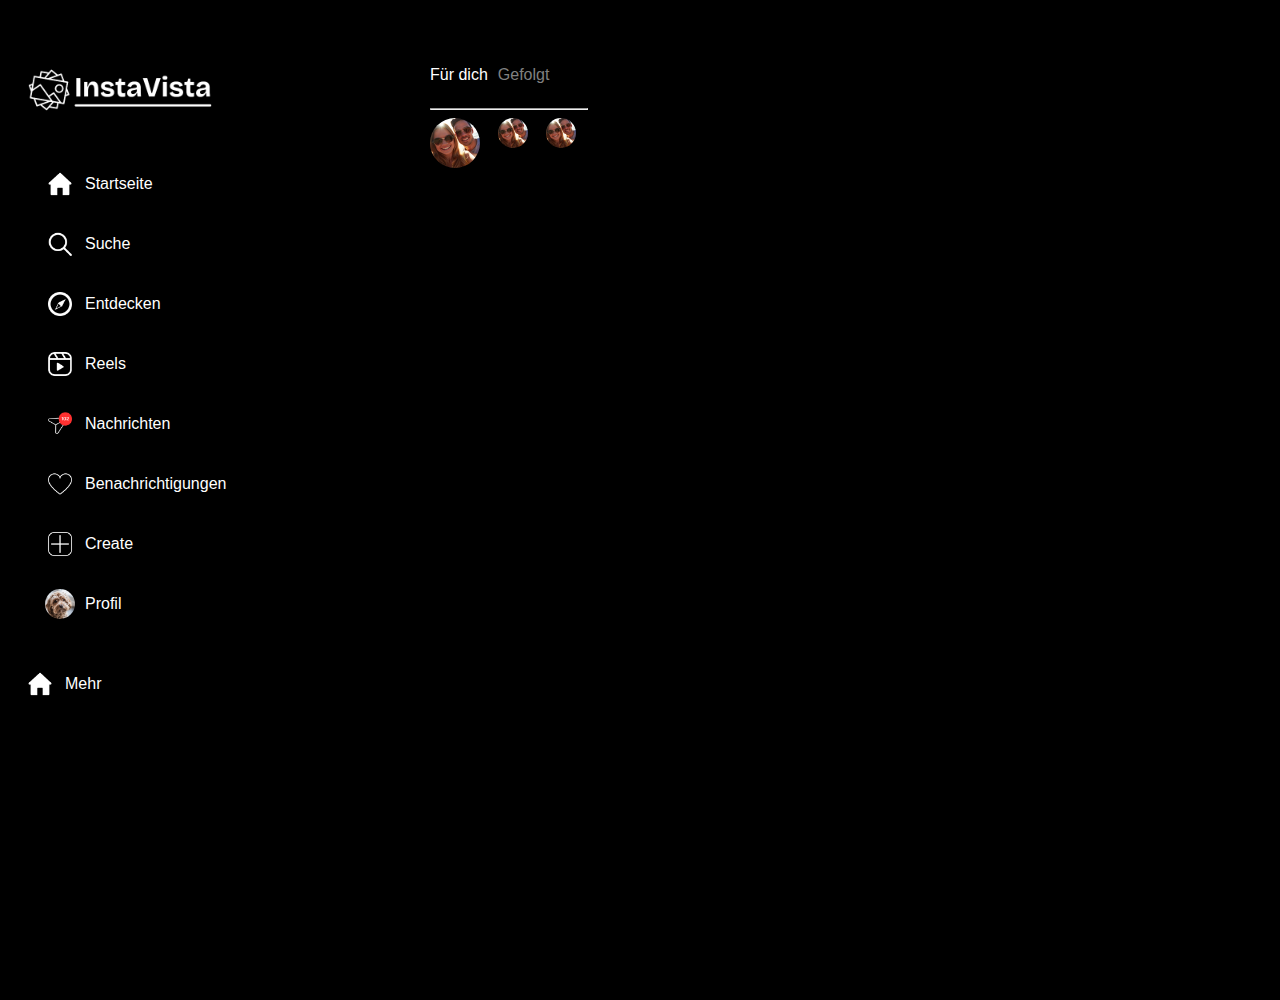
==== index.html @ 6ac90d47 "Added html structure and css classes" ====
<!DOCTYPE html>
<html lang="en">
  <head>
    <meta charset="UTF-8" />
    <meta name="viewport" content="width=device-width, initial-scale=1.0" />
    <title>InstaVista</title>
    <link rel="stylesheet" href="./src/style.css" />
    <script src="./src/script.js"></script>
  </head>
  <body>
    <div class="wrapper">
      <div class="sidebar">
        <div class="logo">
          <img src="./img/logo-instavista-white.png" alt="Logo of InstaVista" />
        </div>
        <div class="menu-bar">
          <div class="menu">
            <div class="icon-container">
              <img
                class="icon"
                src="./img/icons/homepage.png"
                alt="Icon of Home"
              />
            </div>
            <div class="text">
              <p>Startseite</p>
            </div>
          </div>
          <div class="menu">
            <div class="icon-container">
              <img
                class="icon"
                src="./img/icons/search.png"
                alt="Icon of Search"
              />
            </div>
            <div class="text">
              <p>Suche</p>
            </div>
          </div>
          <div class="menu">
            <div class="icon-container">
              <img
                class="icon"
                src="./img/icons/discover.png"
                alt="Icon of Discover"
              />
            </div>
            <div class="text">
              <p>Entdecken</p>
            </div>
          </div>
          <div class="menu">
            <div class="icon-container">
              <img
                class="icon"
                src="./img/icons/reels.png"
                alt="Icon of Reels"
              />
            </div>
            <div class="text">
              <p>Reels</p>
            </div>
          </div>
          <div class="menu">
            <div class="icon-container">
              <img
                class="icon"
                src="./img/icons/direct-message-notifications.png"
                alt="Icon of Messages"
              />
            </div>
            <div class="text">
              <p>Nachrichten</p>
            </div>
          </div>
          <div class="menu">
            <div class="icon-container">
              <img
                class="icon"
                src="./img/icons/like.png"
                alt="Icon of Notifications"
              />
            </div>
            <div class="text">
              <p>Benachrichtigungen</p>
            </div>
          </div>
          <div class="menu">
            <div class="icon-container">
              <img
                class="icon"
                src="./img/icons/create.png"
                alt="Icon of Create"
              />
            </div>
            <div class="text">
              <p>Create</p>
            </div>
          </div>
          <div class="menu">
            <div class="icon-container">
              <img
                class="icon profile-picture"
                src="./img/profiles/dog.png"
                alt="Picture of Profile"
              />
            </div>
            <div class="text">
              <p>Profil</p>
            </div>
          </div>
        </div>
        <div class="menu">
          <div class="icon-container">
            <img
              class="icon"
              src="./img/icons/homepage.png"
              alt="Icon of Home"
            />
          </div>
          <div class="text">
            <p>Mehr</p>
          </div>
        </div>
      </div>
      <div class="main-content">
        <div class="left-content">
          <div class="content">
            <div class="headline">
              <p>Für dich</p>
              <p class="follow">Gefolgt</p>
            </div>
            <hr class="divider" />
            <div class="stories">
              <div class="profile-imgs">
                <img
                  class="icon profile-picture story-picture"
                  src="./img/profiles/couple-1.png"
                  alt=""
                />
              </div>
              <div class="profile-imgs">
                <img
                  class="icon profile-picture"
                  src="./img/profiles/couple-1.png"
                  alt=""
                />
              </div>
              <div class="profile-imgs">
                <img
                  class="icon profile-picture"
                  src="./img/profiles/couple-1.png"
                  alt=""
                />
              </div>
            </div>
            <!-- leerer container  -->
            <div class="postings"></div>
          </div>
        </div>
        <div class="right-content">
          <div class="profile-change"></div>
          <div class="preview"></div>
          <div class="preview-1">
            <div class="profile-img"></div>
            <div class="username">
              <div class="name"></div>
              <div class="text"></div>
            </div>
            <div class="follow"></div>
          </div>
          <div class="preview-2">
            <div class="profile-img"></div>
            <div class="username">
              <div class="name"></div>
              <div class="text"></div>
            </div>
            <div class="follow"></div>
          </div>
          <div class="preview-3">
            <div class="profile-img"></div>
            <div class="username">
              <div class="name"></div>
              <div class="text"></div>
            </div>
            <div class="follow"></div>
          </div>
          <div class="preview-4">
            <div class="profile-img"></div>
            <div class="username">
              <div class="name"></div>
              <div class="text"></div>
            </div>
            <div class="follow"></div>
          </div>
          <div class="preview-5">
            <div class="profile-img"></div>
            <div class="username">
              <div class="name"></div>
              <div class="text"></div>
            </div>
            <div class="follow"></div>
          </div>
        </div>
      </div>
    </div>
  </body>
</html>
---- src/style.css ----
body {
    margin: 0;
    background-color: black;
    color: white;
    font-family: 'Trebuchet MS', 'Lucida Sans Unicode', 'Lucida Grande', 'Lucida Sans', Arial, sans-serif;
}

.wrapper {
    margin: 0;
    padding: 0;
    display: flex;
    flex-direction: row;
}

.sidebar {
    display: flex;
    flex-direction: column;
    justify-content: left;
    align-items: left;
    padding: 50px 20px;
    height: 100vh;
}

.logo img {
    width: 200px;
}

.menu-bar {
    display: flex;
    flex-direction: column;
    width: 300px;
    padding: 20px;

}

.menu {
    display: flex;
    flex-direction: row;
    align-items: left;
    /* justify-content: space-around; */
    cursor: pointer;
    border-radius: 10px;
    padding: 5px;
}

.menu:hover {
    background-color: grey;
}

.icon-container {
    display: flex;
    justify-content: center;
    align-items: center;
    padding: 10px 0px;
}

.icon {
    width: 30px;
    margin-right: 10px;
}

.profile-picture {
    border-radius: 30px;
}

.text {
    display: flex;
    justify-content: center;
    align-items: center;
    font-size: 16px;
}

.main-content {
    padding: 50px;
}

.left-content {
    display: flex;
    flex-direction: column;
}

.content {
    display: flex;
    flex-direction: column;
}

.content p {
    padding-right: 10px;
}

.headline {
    display: flex;
    flex-direction: row;
}

.follow {
    color: grey;
}

.divider {
    width: 100%;
}

.stories {
    display: flex;
    flex-direction: row;
    gap: 0.5em;
}

.story-picture {
    width: 50px !important;
}
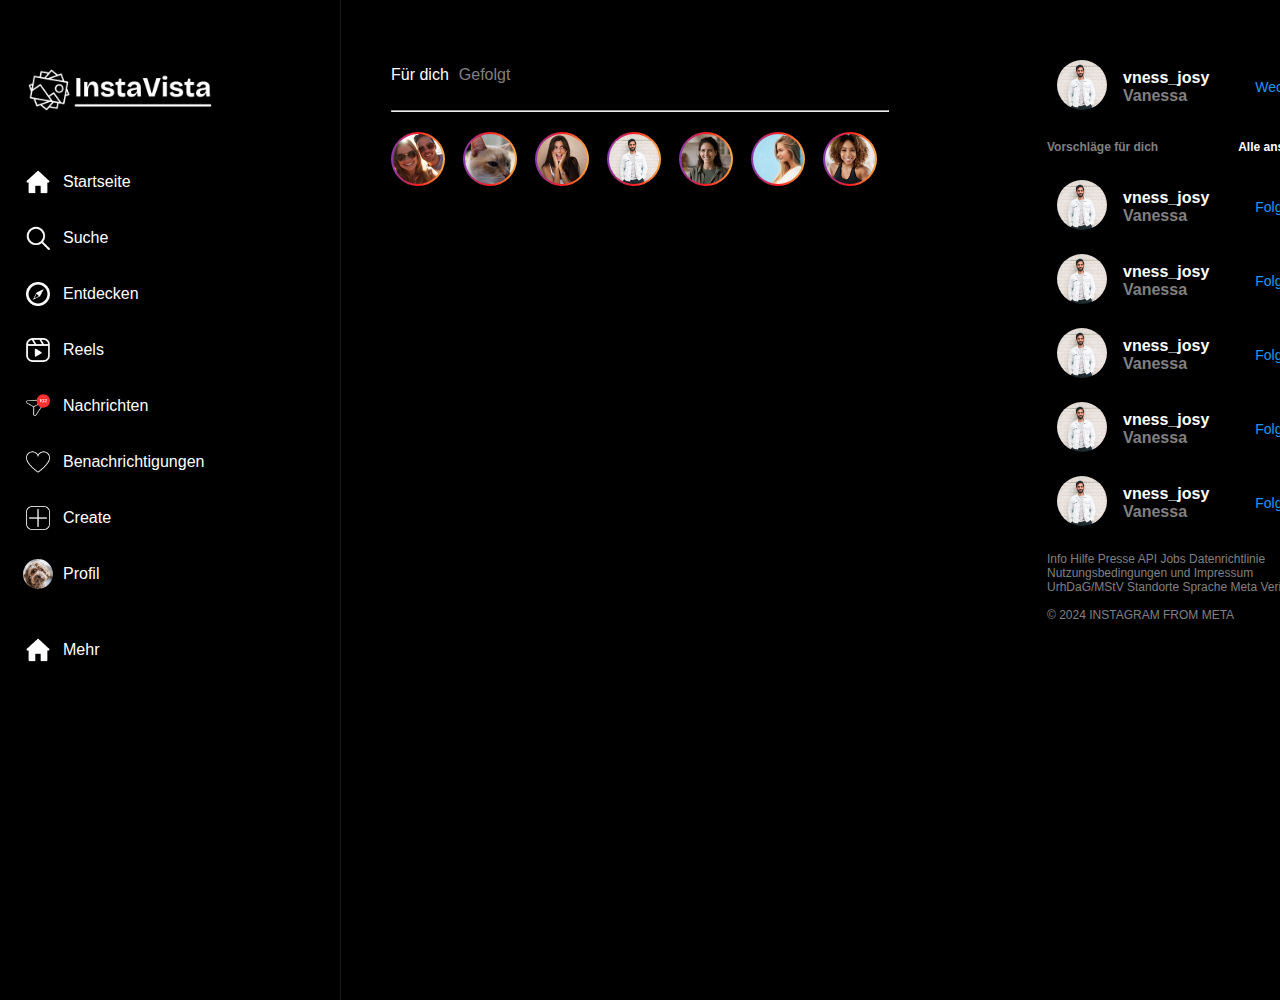
==== commit ee0b4f45: "Added html code and styling" ====
--- a/index.html
+++ b/index.html
@@ -129,78 +129,191 @@
           <div class="content">
             <div class="headline">
               <p>Für dich</p>
-              <p class="follow">Gefolgt</p>
+              <p class="followed">Gefolgt</p>
             </div>
             <hr class="divider" />
+            <!-- STORY PICTURE SECTION  -->
             <div class="stories">
               <div class="profile-imgs">
                 <img
-                  class="icon profile-picture story-picture"
+                  class="profile-picture story-picture"
                   src="./img/profiles/couple-1.png"
                   alt=""
                 />
               </div>
               <div class="profile-imgs">
                 <img
-                  class="icon profile-picture"
-                  src="./img/profiles/couple-1.png"
-                  alt=""
-                />
-              </div>
-              <div class="profile-imgs">
-                <img
-                  class="icon profile-picture"
-                  src="./img/profiles/couple-1.png"
-                  alt=""
-                />
-              </div>
-            </div>
-            <!-- leerer container  -->
+                  class="profile-picture story-picture"
+                  src="./img/profiles/cat.png"
+                  alt=""
+                />
+              </div>
+              <div class="profile-imgs">
+                <img
+                  class="profile-picture story-picture"
+                  src="./img/profiles/girl-1.png"
+                  alt=""
+                />
+              </div>
+              <div class="profile-imgs">
+                <img
+                  class="profile-picture story-picture"
+                  src="./img/profiles/man-2.png"
+                  alt=""
+                />
+              </div>
+              <div class="profile-imgs">
+                <img
+                  class="profile-picture story-picture"
+                  src="./img/profiles/girl-2.png"
+                  alt=""
+                />
+              </div>
+              <div class="profile-imgs">
+                <img
+                  class="profile-picture story-picture"
+                  src="./img/profiles/girl-3.png"
+                  alt=""
+                />
+              </div>
+              <div class="profile-imgs">
+                <img
+                  class="profile-picture story-picture"
+                  src="./img/profiles/girl-4.png"
+                  alt=""
+                />
+              </div>
+            </div>
+            <!-- EMPTY CONTAINER FOR JAVA SCRIPT  -->
             <div class="postings"></div>
           </div>
         </div>
         <div class="right-content">
           <div class="profile-change"></div>
           <div class="preview"></div>
-          <div class="preview-1">
-            <div class="profile-img"></div>
+          <div class="preview-container">
+            <div class="profile-img">
+              <img
+                class="profile-picture story-picture"
+                src="./img/profiles/man-2.png"
+                alt="Profile Image of "
+              />
+            </div>
             <div class="username">
-              <div class="name"></div>
-              <div class="text"></div>
-            </div>
-            <div class="follow"></div>
-          </div>
-          <div class="preview-2">
-            <div class="profile-img"></div>
-            <div class="username">
-              <div class="name"></div>
-              <div class="text"></div>
-            </div>
-            <div class="follow"></div>
-          </div>
-          <div class="preview-3">
-            <div class="profile-img"></div>
-            <div class="username">
-              <div class="name"></div>
-              <div class="text"></div>
-            </div>
-            <div class="follow"></div>
-          </div>
-          <div class="preview-4">
-            <div class="profile-img"></div>
-            <div class="username">
-              <div class="name"></div>
-              <div class="text"></div>
-            </div>
-            <div class="follow"></div>
-          </div>
-          <div class="preview-5">
-            <div class="profile-img"></div>
-            <div class="username">
-              <div class="name"></div>
-              <div class="text"></div>
-            </div>
-            <div class="follow"></div>
+              <div class="name">
+                <h4>vness_josy</h4>
+                <p>Vanessa</p>
+              </div>
+            </div>
+            <div class="follow">
+              <p>Wechseln</p>
+            </div>
+          </div>
+          <div class="proposal">
+            <h4 class="proposal-text">Vorschläge für dich</h4>
+            <h4 class="proposal-view">Alle ansehen</h4>
+          </div>
+          <!-- PROPOSALS  -->
+          <div class="right-section-lower">
+            <div class="preview-container">
+              <div class="profile-img">
+                <img
+                  class="profile-picture story-picture"
+                  src="./img/profiles/man-2.png"
+                  alt="Profile Image of "
+                />
+              </div>
+              <div class="username">
+                <div class="name">
+                  <h4>vness_josy</h4>
+                  <p>Vanessa</p>
+                </div>
+              </div>
+              <div class="follow">
+                <p>Folgen</p>
+              </div>
+            </div>
+            <div class="preview-container">
+              <div class="profile-img">
+                <img
+                  class="profile-picture story-picture"
+                  src="./img/profiles/man-2.png"
+                  alt="Profile Image of "
+                />
+              </div>
+              <div class="username">
+                <div class="name">
+                  <h4>vness_josy</h4>
+                  <p>Vanessa</p>
+                </div>
+              </div>
+              <div class="follow">
+                <p>Folgen</p>
+              </div>
+            </div>
+            <div class="preview-container">
+              <div class="profile-img">
+                <img
+                  class="profile-picture story-picture"
+                  src="./img/profiles/man-2.png"
+                  alt="Profile Image of "
+                />
+              </div>
+              <div class="username">
+                <div class="name">
+                  <h4>vness_josy</h4>
+                  <p>Vanessa</p>
+                </div>
+              </div>
+              <div class="follow">
+                <p>Folgen</p>
+              </div>
+            </div>
+            <div class="preview-container">
+              <div class="profile-img">
+                <img
+                  class="profile-picture story-picture"
+                  src="./img/profiles/man-2.png"
+                  alt="Profile Image of "
+                />
+              </div>
+              <div class="username">
+                <div class="name">
+                  <h4>vness_josy</h4>
+                  <p>Vanessa</p>
+                </div>
+              </div>
+              <div class="follow">
+                <p>Folgen</p>
+              </div>
+            </div>
+            <div class="preview-container">
+              <div class="profile-img">
+                <img
+                  class="profile-picture story-picture"
+                  src="./img/profiles/man-2.png"
+                  alt="Profile Image of "
+                />
+              </div>
+              <div class="username">
+                <div class="name">
+                  <h4>vness_josy</h4>
+                  <p>Vanessa</p>
+                </div>
+              </div>
+              <div class="follow">
+                <p>Folgen</p>
+              </div>
+            </div>
+          </div>
+          <div class="links">
+            <p class="link-stylings">
+              Info Hilfe Presse API Jobs Datenrichtlinie Nutzungsbedingungen und
+              Impressum UrhDaG/MStV Standorte Sprache Meta Verified
+              <br />
+              <br />
+              © 2024 INSTAGRAM FROM META
+            </p>
           </div>
         </div>
       </div>
--- a/src/style.css
+++ b/src/style.css
@@ -19,6 +19,7 @@
     align-items: left;
     padding: 50px 20px;
     height: 100vh;
+    border-right: 0.5px solid rgba(255, 255, 255, 0.1);
 }
 
 .logo img {
@@ -29,7 +30,7 @@
     display: flex;
     flex-direction: column;
     width: 300px;
-    padding: 20px;
+    padding: 20px 0px;
 
 }
 
@@ -37,10 +38,9 @@
     display: flex;
     flex-direction: row;
     align-items: left;
-    /* justify-content: space-around; */
     cursor: pointer;
     border-radius: 10px;
-    padding: 5px;
+    padding: 3px;
 }
 
 .menu:hover {
@@ -63,6 +63,16 @@
     border-radius: 30px;
 }
 
+.profile-imgs {
+    display: flex;
+    justify-content: center;
+    align-items: center;
+    border-radius: 30px;
+    padding: 2px;
+    margin-right: 10px;
+    background: linear-gradient(90deg, rgba(131,58,180,1) 0%, rgba(253,29,29,1) 50%, rgba(252,176,69,1) 100%);
+}
+
 .text {
     display: flex;
     justify-content: center;
@@ -71,7 +81,12 @@
 }
 
 .main-content {
+    display: flex;
+    flex-direction: row;
     padding: 50px;
+    gap: 10em;
+    width: 100%;
+    justify-content: space-around;
 }
 
 .left-content {
@@ -93,20 +108,95 @@
     flex-direction: row;
 }
 
-.follow {
+.followed {
     color: grey;
 }
 
 .divider {
     width: 100%;
+    margin: 10px 0px;
 }
 
 .stories {
     display: flex;
     flex-direction: row;
     gap: 0.5em;
+    margin: 10px 0px;
 }
 
 .story-picture {
     width: 50px !important;
-}+}
+
+.preview-container {
+    display: flex;
+    flex-direction: row;
+    gap: 1em;
+    padding: 10px;
+}
+
+.username {
+    display: flex;
+    flex-direction: column;
+    justify-content: center;
+    align-items: center;
+    gap: 0.5em;
+}
+
+.name {
+    font-weight: bold;
+    display: flex;
+    flex-direction: column;
+    gap: 0;
+    margin: 0;
+    padding: 0;
+}
+
+.name h4 {
+    margin: 0;
+}
+
+.name p {
+    color: grey;
+    margin: 0;
+}
+
+.follow {
+    color: #2095F6;
+    display: flex;
+    justify-content: center;
+    align-items: center;
+    margin-left: 30px;
+}
+
+.follow p {
+    font-size: 14px;
+}
+
+.proposal {
+    display: flex;
+    flex-direction: row;
+    gap: 5em;
+}
+
+.proposal-text {
+    color: grey;
+    font-size: 12px;
+}
+
+.proposal-view {
+    font-size: 12px;
+}
+
+.right-section-lower {
+    display: flex;
+    flex-direction: column;
+}
+
+.link-stylings {
+    font-size: 12px;
+    color: grey;
+    max-width: 300px;
+}
+
+
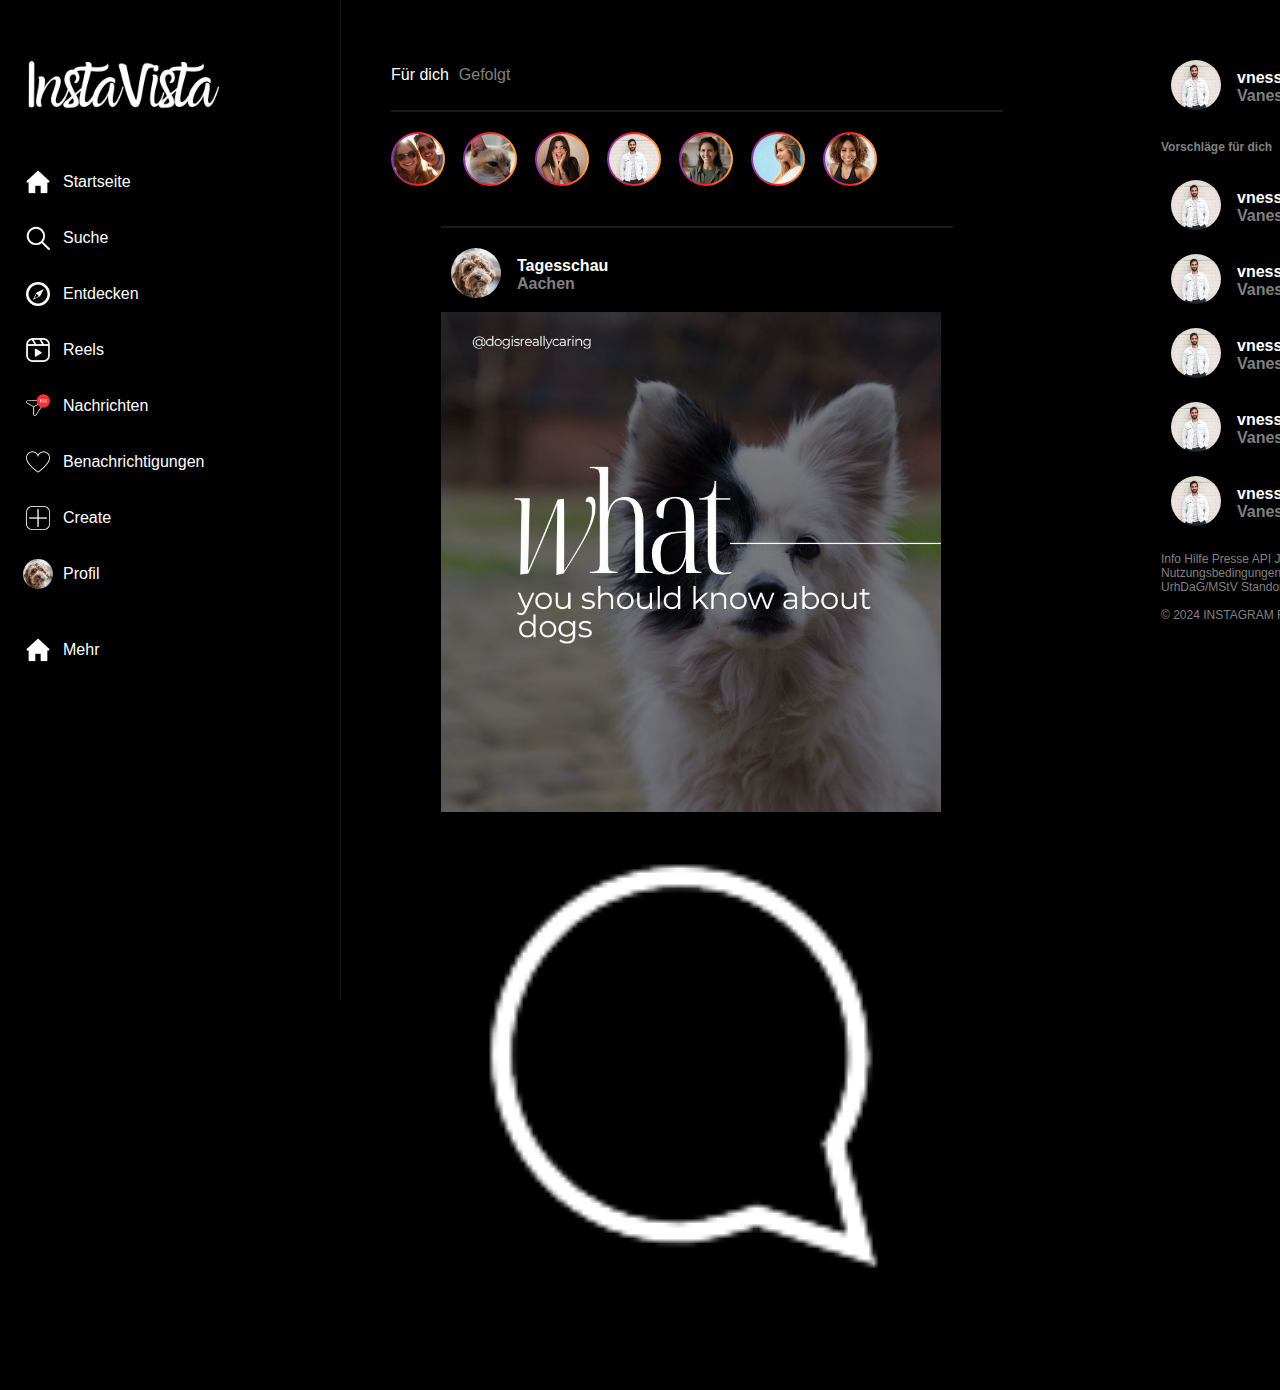
==== commit a0b83e16: "Added CSS und JavaScript" ====
--- a/index.html
+++ b/index.html
@@ -7,7 +7,7 @@
     <link rel="stylesheet" href="./src/style.css" />
     <script src="./src/script.js"></script>
   </head>
-  <body>
+  <body onload="show()">
     <div class="wrapper">
       <div class="sidebar">
         <div class="logo">
@@ -187,6 +187,7 @@
             <!-- EMPTY CONTAINER FOR JAVA SCRIPT  -->
             <div class="postings"></div>
           </div>
+          <div class="posting-container" id="postings"></div>
         </div>
         <div class="right-content">
           <div class="profile-change"></div>
--- a/src/style.css
+++ b/src/style.css
@@ -115,6 +115,7 @@
 .divider {
     width: 100%;
     margin: 10px 0px;
+    border: 0.5px solid rgba(255, 255, 255, 0.1);
 }
 
 .stories {
@@ -199,4 +200,10 @@
     max-width: 300px;
 }
 
-
+.posting-picture img {
+    width: 500px;
+}
+
+.posting-container {
+    padding: 20px 50px;
+}